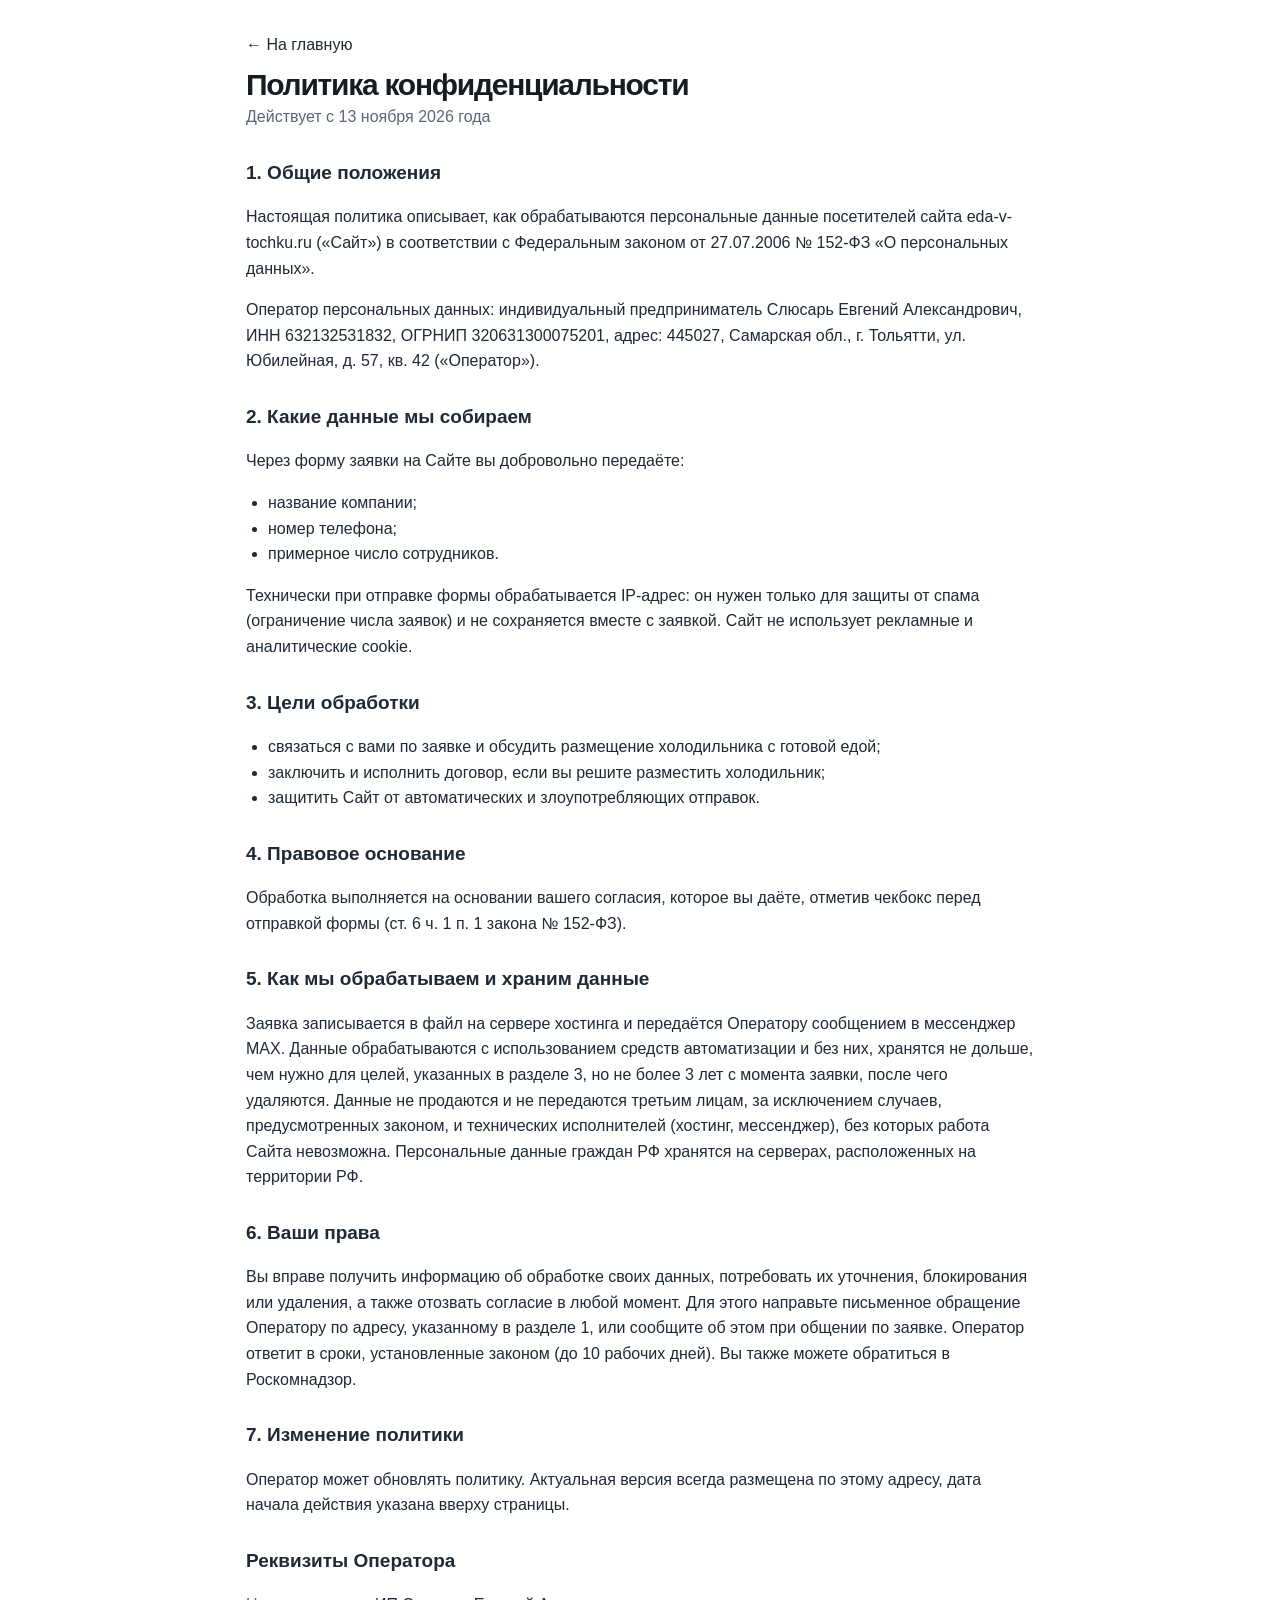
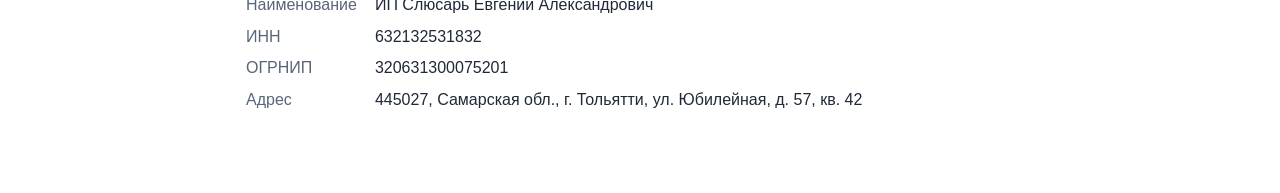
==== privacy.html @ 420a5308 "feat: реквизиты ИП в подвале и страница политики конфиденциальности Co-Authored-By: Claude Sonnet 5." ====
<!doctype html>
<html lang="ru">
<head>
  <meta charset="utf-8">
  <meta name="viewport" content="width=device-width, initial-scale=1">
  <meta name="robots" content="noindex">
  <title>Политика конфиденциальности — Еда в точку</title>
  <link rel="icon" type="image/png" href="favicon.png">
  <link rel="stylesheet" href="landing.css">
</head>
<body class="lp lp-legal">
  <main class="lp-wrap lp-legal-page">
    <a class="lp-legal-back" href="./">← На главную</a>
    <h1>Политика конфиденциальности</h1>
    <p class="lp-legal-date">Действует с 13 ноября 2026 года</p>

    <h2>1. Общие положения</h2>
    <p>Настоящая политика описывает, как обрабатываются персональные данные посетителей сайта eda-v-tochku.ru («Сайт») в соответствии с Федеральным законом от 27.07.2006 № 152-ФЗ «О персональных данных».</p>
    <p>Оператор персональных данных: индивидуальный предприниматель Слюсарь Евгений Александрович, ИНН 632132531832, ОГРНИП 320631300075201, адрес: 445027, Самарская обл., г. Тольятти, ул. Юбилейная, д. 57, кв. 42 («Оператор»).</p>

    <h2>2. Какие данные мы собираем</h2>
    <p>Через форму заявки на Сайте вы добровольно передаёте:</p>
    <ul>
      <li>название компании;</li>
      <li>номер телефона;</li>
      <li>примерное число сотрудников.</li>
    </ul>
    <p>Технически при отправке формы обрабатывается IP-адрес: он нужен только для защиты от спама (ограничение числа заявок) и не сохраняется вместе с заявкой. Сайт не использует рекламные и аналитические cookie.</p>

    <h2>3. Цели обработки</h2>
    <ul>
      <li>связаться с вами по заявке и обсудить размещение холодильника с готовой едой;</li>
      <li>заключить и исполнить договор, если вы решите разместить холодильник;</li>
      <li>защитить Сайт от автоматических и злоупотребляющих отправок.</li>
    </ul>

    <h2>4. Правовое основание</h2>
    <p>Обработка выполняется на основании вашего согласия, которое вы даёте, отметив чекбокс перед отправкой формы (ст. 6 ч. 1 п. 1 закона № 152-ФЗ).</p>

    <h2>5. Как мы обрабатываем и храним данные</h2>
    <p>Заявка записывается в файл на сервере хостинга и передаётся Оператору сообщением в мессенджер MAX. Данные обрабатываются с использованием средств автоматизации и без них, хранятся не дольше, чем нужно для целей, указанных в разделе 3, но не более 3 лет с момента заявки, после чего удаляются. Данные не продаются и не передаются третьим лицам, за исключением случаев, предусмотренных законом, и технических исполнителей (хостинг, мессенджер), без которых работа Сайта невозможна. Персональные данные граждан РФ хранятся на серверах, расположенных на территории РФ.</p>

    <h2>6. Ваши права</h2>
    <p>Вы вправе получить информацию об обработке своих данных, потребовать их уточнения, блокирования или удаления, а также отозвать согласие в любой момент. Для этого направьте письменное обращение Оператору по адресу, указанному в разделе 1, или сообщите об этом при общении по заявке. Оператор ответит в сроки, установленные законом (до 10 рабочих дней). Вы также можете обратиться в Роскомнадзор.</p>

    <h2>7. Изменение политики</h2>
    <p>Оператор может обновлять политику. Актуальная версия всегда размещена по этому адресу, дата начала действия указана вверху страницы.</p>

    <h2>Реквизиты Оператора</h2>
    <dl class="lp-req">
      <dt>Наименование</dt><dd>ИП Слюсарь Евгений Александрович</dd>
      <dt>ИНН</dt><dd>632132531832</dd>
      <dt>ОГРНИП</dt><dd>320631300075201</dd>
      <dt>Адрес</dt><dd>445027, Самарская обл., г. Тольятти, ул. Юбилейная, д. 57, кв. 42</dd>
    </dl>
  </main>
</body>
</html>
---- landing.css ----
/* «Еда в точку» — style v4. One-page responsive orange / white landing. */
:root {
  --lp-orange: #f97316;
  --lp-orange-dark: #ea580c;
  --lp-orange-soft: #fff1e6;
  --lp-ink: #1f2937;
  --lp-ink-deep: #151c24;
  --lp-muted: #596579;
  --lp-line: #e6e6e6;
  --lp-light: #fffaf6;
  --lp-white: #fff;
  --lp-green: #16a34a;
  --lp-radius: 17px;
}
*, *::before, *::after { box-sizing:border-box; }
html { scroll-behavior:smooth; scroll-padding-top:75px; }
body.lp { margin:0; background:var(--lp-white); color:var(--lp-ink); font:400 16px/1.46 -apple-system,BlinkMacSystemFont,"Segoe UI",Roboto,Arial,sans-serif; }
.lp img,.lp svg { display:block; }
.lp svg { width:22px; height:22px; }
.lp img { max-width:100%; }
.lp a { color:inherit; }
.lp button,.lp input { font:inherit; }
.lp-wrap { width:min(100% - 32px, 1120px); margin-inline:auto; }
.lp-skip { position:absolute; left:-9999px; top:10px; z-index:100; background:white; padding:10px; }
.lp-skip:focus { left:10px; }
:where(a,button,input,summary):focus-visible { outline:3px solid #fbbf24; outline-offset:3px; }
.lp-header { position:sticky; top:0; z-index:40; background:rgba(255,255,255,.97); border-bottom:1px solid #eee; backdrop-filter:blur(16px); }
.lp-header-bar { min-height:68px; display:flex; align-items:center; gap:20px; }
.lp-logo { display:inline-flex; align-items:center; gap:11px; flex:0 0 auto; color:var(--lp-ink-deep); text-decoration:none; font-weight:850; font-size:23px; line-height:1.0; letter-spacing:-.045em; }
.lp-logo small { display:block; margin-top:5px; color:var(--lp-muted); font-size:11px; letter-spacing:0; font-weight:600; }
.lp-logo-mark { width:39px; height:43px; flex:0 0 39px; display:grid; place-items:center; background:var(--lp-orange); color:#fff; border-radius:54% 54% 54% 7%; transform:rotate(-45deg); }
.lp-logo-mark svg { transform:rotate(45deg); width:23px; height:23px; }
.lp-nav { display:flex; align-items:center; flex-wrap:wrap; gap:18px; margin-left:auto; }
.lp-nav a { font-size:13px; text-decoration:none; font-weight:650; white-space:nowrap; transition:color .2s; }
.lp-nav a:hover { color:var(--lp-orange-dark); }
.lp-header-right { margin-left:auto; display:flex; align-items:center; gap:16px; }
.lp-city { color:var(--lp-muted); font-size:13px; display:inline-flex; align-items:center; gap:3px; white-space:nowrap; font-weight:650; }
.lp-city svg { color:var(--lp-orange); width:17px; height:17px; }
.lp-btn { border:1px solid var(--lp-orange); color:#fff!important; background:linear-gradient(180deg,#ff8730,var(--lp-orange-dark)); display:inline-flex; align-items:center; justify-content:center; gap:9px; text-decoration:none; border-radius:11px; padding:12px 20px; font-size:15px; font-weight:750; line-height:1.22; cursor:pointer; min-height:46px; box-shadow:0 3px 0 rgba(153,64,12,.08); transition:transform .16s,background .16s,box-shadow .16s; }
.lp-btn svg { width:19px; height:19px; }
.lp-btn:hover { background:linear-gradient(180deg,#f97316,#d84909); transform:translateY(-1px); box-shadow:0 7px 14px rgba(234,88,12,.14); }
.lp-btn-small { min-height:36px; padding:9px 15px; border-radius:9px; font-size:12px; white-space:nowrap; }
.lp-btn-ghost { background:#fff; color:var(--lp-ink)!important; border-color:#b5bcc5; box-shadow:none; }
.lp-btn-ghost:hover { color:var(--lp-orange-dark)!important; border-color:var(--lp-orange); background:#fff; }
.lp-hero { background:linear-gradient(110deg,#fff 5%,#fffaf5 47%,#fbe9dc 100%); border-bottom:1px solid #f7e8dc; }
.lp-hero-grid { min-height:382px; display:grid; grid-template-columns:minmax(0,.89fr) minmax(0,1.11fr); align-items:stretch; gap:12px; }
.lp-hero-copy { padding:44px 6px 35px 0; align-self:center; z-index:1; }
.lp-eyebrow { font-size:12px; font-weight:850; letter-spacing:.07em; text-transform:uppercase; margin:0 0 8px; color:var(--lp-orange-dark); }
h1,h2,h3,p { overflow-wrap:break-word; }
.lp h1 { font-size:clamp(32px,3.9vw,48px); line-height:1.03; max-width:555px; margin:0 0 14px; font-weight:850; letter-spacing:-.042em; color:var(--lp-ink-deep); }
.lp-highlight { display:inline-block; border-radius:10px; color:white; background:var(--lp-orange); padding:0 10px 4px; box-decoration-break:clone; }
.lp-lead { color:#384253; font-size:16px; line-height:1.45; max-width:470px; margin:0 0 20px; }
.lp-actions { display:flex; flex-wrap:wrap; gap:10px; margin-bottom:15px; }
.lp-ticks { display:flex; flex-wrap:wrap; gap:7px 17px; list-style:none; padding:0; margin:0; color:#3f4852; font-size:12px; font-weight:650; }
.lp-ticks li { display:flex; align-items:center; gap:6px; }
.lp-ticks li::before { content:"✓"; color:#fff; background:var(--lp-green); font-size:10px; display:grid; place-items:center; border-radius:50%; height:17px; width:17px; flex:0 0 17px; }
.lp-hero-photo { position:relative; isolation:isolate; min-width:0; display:flex; justify-content:center; align-items:stretch; overflow:hidden; border-radius:0; background:radial-gradient(circle at 60% 60%, #ffd6b6, #fff1e6 60%); }
.lp-hero-photo img { height:100%; width:100%; max-height:385px; object-fit:cover; object-position:center 40%; mix-blend-mode:multiply; }
.lp-photo-flag { position:absolute; bottom:9px; right:9px; background:#fffde9; color:#986108; border:1px solid #f6d58d; border-radius:6px; padding:4px 7px; font-size:10px; }
.lp-perks-section { padding:14px 0 6px; }
.lp-perks { display:grid; grid-template-columns:repeat(5,minmax(0,1fr)); gap:10px; }
.lp-perk { display:flex; align-items:center; gap:11px; min-height:60px; border-radius:15px; background:linear-gradient(135deg,#fff8f1,#ffede0); padding:9px 13px; font-size:13px; font-weight:750; line-height:1.23; }
.lp-perk-icon { width:41px; height:41px; flex:0 0 41px; display:grid; place-items:center; color:var(--lp-orange-dark); border-radius:50%; background:#ffdec4; }
.lp-perk-icon svg { width:24px; height:24px; }
.lp-section { padding:17px 0; }
.lp-section h2,.lp-bottom-cta h2 { margin:0 0 12px; font-size:clamp(23px,2.6vw,30px); color:var(--lp-ink-deep); line-height:1.17; font-weight:850; letter-spacing:-.03em; }
.lp-section-head { display:flex; align-items:end; gap:16px; justify-content:space-between; }
.lp-section-head p { margin:0 0 12px; color:var(--lp-muted); font-size:13px; }
.lp-food-grid { display:grid; grid-template-columns:repeat(7,minmax(0,1fr)); gap:12px; }
.lp-food-tile { min-width:0; }
.lp-photo-slot { border-radius:13px; background:linear-gradient(145deg,#ffdbb7,#fff0e1 60%,#d3e1d7); position:relative; overflow:hidden; display:grid; place-items:center; border:1px solid #f0dfce; }
.lp-photo-slot::after { content:""; position:absolute; inset:0; pointer-events:none; background:linear-gradient(155deg,rgba(255,255,255,.32),transparent 50%); }
.lp-food-photo { aspect-ratio:4/3; }
.lp-food-photo > span { filter:drop-shadow(0 10px 7px #74462944); font-size:clamp(38px,5vw,72px); transform:rotate(-7deg); }
.lp-food-tile h3 { font-size:13px; line-height:1.3; text-align:center; font-weight:750; margin:7px 0 0; }
.lp-how-section { padding:8px 0 15px; }
.lp-steps { counter-reset:steps; margin:0; padding:0; display:grid; grid-template-columns:repeat(4,minmax(0,1fr)); gap:14px; list-style:none; }
.lp-step { min-width:0; display:flex; align-items:start; gap:11px; position:relative; }
.lp-step:not(:last-child)::after { content:"→"; color:var(--lp-orange); font-size:24px; position:absolute; right:2px; top:17px; }
.lp-step-icon { border-radius:50%; background:#fff0e4; color:var(--lp-orange-dark); display:grid; place-items:center; width:56px; height:56px; flex:0 0 56px; }
.lp-step-icon svg { width:30px; height:30px; }
.lp-step-text { min-width:0; padding-right:13px; }
.lp-step-number { background:var(--lp-orange); color:#fff; font-weight:850; border-radius:50%; width:22px; height:22px; display:grid; place-items:center; font-size:12px; margin-bottom:4px; }
.lp-step h3 { font-size:14px; line-height:1.22; font-weight:800; margin:0 0 3px; }
.lp-step p { font-size:12px; color:var(--lp-muted); margin:0; line-height:1.32; }
.lp-placement-section { padding-top:16px; }
.lp-placement-grid { display:grid; grid-template-columns:minmax(0,1fr) 322px; gap:16px; align-items:start; }
.lp-places { display:grid; grid-template-columns:repeat(2,minmax(0,1fr)); gap:12px; }
.lp-place-photo { aspect-ratio:16/9; align-items:end; background:linear-gradient(145deg,#ffe3c8,#d8dfea 58%,#e4f2e4); }
.lp-place:nth-child(2) .lp-place-photo { background:linear-gradient(145deg,#fce2b9,#d8dfe2); }
.lp-place:nth-child(3) .lp-place-photo { background:linear-gradient(145deg,#e9e9f0,#f8d9bb); }
.lp-place:nth-child(4) .lp-place-photo { background:linear-gradient(145deg,#e4e9ed,#fce9db); }
.lp-scene-symbol { position:absolute; top:15px; left:15px; background:#fff; border-radius:12px; display:grid; place-items:center; width:58px; height:58px; color:var(--lp-orange-dark); box-shadow:0 7px 30px #36404d22; }
.lp-scene-symbol svg { width:33px; height:33px; }
.lp-place-caption { width:100%; text-align:left; color:#fff; padding:14px; min-height:76px; background:linear-gradient(to top,rgba(23,30,43,.93),rgba(23,30,43,.70) 65%,transparent); position:relative; z-index:1; }
.lp-place-caption h3 { margin:0 0 3px; font-size:17px; font-weight:800; line-height:1.1; }
.lp-place-caption p { margin:0; font-size:12px; line-height:1.22; }
.lp-lead-panel { scroll-margin-top:85px; background:linear-gradient(155deg,#ff852f,#f97316 30%,#eb5205); color:#fff; padding:20px; border-radius:19px; box-shadow:0 10px 24px rgba(205,76,13,.12); }
.lp-lead-panel-head { margin-bottom:16px; }
.lp-lead-panel-head h2 { color:#fff; margin:0 0 6px; font-size:27px; }
.lp-lead-panel-head p { margin:0; font-size:13px; line-height:1.4; }
.lp-lead-icon { background:#ffffff24; border:1px solid #ffffff50; border-radius:50%; display:grid; place-items:center; height:38px; width:38px; margin-bottom:8px; }
.lp-lead-icon svg { width:22px; height:22px; }
.lp-form { display:grid; gap:9px; }
.lp-form label { min-width:0; display:grid; gap:4px; font-size:12px; font-weight:750; }
.lp-form input:not([type=checkbox]) { width:100%; min-width:0; min-height:41px; color:var(--lp-ink); background:#fff; border:1px solid #ffdfce; border-radius:9px; padding:10px 12px; font-size:14px; }
.lp-form input::placeholder { color:#8190a0; }
.lp-form .lp-check { display:flex; gap:7px; align-items:flex-start; line-height:1.3; font-size:11px; font-weight:500; color:#fff; }
.lp-form .lp-check input { width:16px; height:16px; flex:0 0 16px; margin-top:1px; accent-color:#fff; }
.lp-pending { background:#ffe9c8; color:#9b4e0d; padding:1px 4px; border-radius:4px; }
.lp-form-btn { border:1px solid #fff; background:#e9540b; width:100%; min-height:45px; }
.lp-form-btn:hover { background:#cf4305; }
.lp-form-btn:disabled { opacity:.66; cursor:wait; }
.lp-form-note { font-size:12px; min-height:15px; color:#fff; margin:0; }
.lp-hp { position:absolute; left:-10000px; width:1px; height:1px; overflow:hidden; }
.lp-compare-section { padding-top:8px; }
.lp-compare-grid { display:grid; grid-template-columns:repeat(2,minmax(0,1fr)); gap:14px; }
.lp-compare-card { margin:0; border:1px solid var(--lp-line); border-radius:13px; overflow:hidden; }
.lp-compare-photo { display:grid; place-items:center; aspect-ratio:16/7; background:linear-gradient(145deg,#f0f0f0,#d3d6d9); color:#555; }
.lp-compare-photo span { font-size:60px; filter:grayscale(1); }
.lp-compare-after { background:linear-gradient(145deg,#eaf3eb,#ffe7d3); }
.lp-compare-after span { filter:none; }
.lp-compare-card figcaption { background:#f7f7f7; padding:11px 13px; font-size:13px; font-weight:600; }
.lp-compare-card:last-child figcaption { background:#f0f8ed; }
.lp-compare-card figcaption strong { color:var(--lp-orange-dark); }
.lp-faq-section { padding-top:14px; padding-bottom:22px; }
.lp-faq { display:grid; grid-template-columns:repeat(2,minmax(0,1fr)); gap:9px 14px; }
.lp-faq-item { background:#f7f7f7; border-radius:10px; min-width:0; }
.lp-faq-item summary { list-style:none; display:flex; align-items:center; justify-content:space-between; gap:15px; cursor:pointer; padding:11px 14px; font-size:13px; font-weight:750; }
.lp-faq-item summary::-webkit-details-marker { display:none; }
.lp-faq-mark { color:var(--lp-orange-dark); font-size:23px; line-height:1; font-weight:400; flex:0 0 auto; }
.lp-faq-item[open] .lp-faq-mark { transform:rotate(45deg); }
.lp-faq-item p { margin:0; font-size:13px; color:var(--lp-muted); padding:0 14px 13px; line-height:1.45; }
.lp-bottom-cta { background:#fff3e9; border-block:1px solid #f7dabe; padding:20px 0; }
.lp-bottom-inner { display:flex; align-items:center; justify-content:space-between; gap:18px; }
.lp-bottom-cta h2 { font-size:22px; margin:0 0 5px; }
.lp-bottom-cta p { font-size:13px; color:var(--lp-muted); margin:0; }
.lp-footer { background:#1a2028; color:#f1f1f1; padding:19px 0; }
.lp-footer-row { display:flex; align-items:center; justify-content:space-between; gap:18px; }
.lp-logo-footer { color:#fff; font-size:19px; }
.lp-logo-footer .lp-logo-mark { width:33px; height:37px; flex-basis:33px; }
.lp-logo-footer .lp-logo-mark svg { width:20px; height:20px; }
.lp-logo-footer small { color:#cdd1d7; }
.lp-footer-note { max-width:410px; font-size:12px; color:#b1b8c1; }
.lp-footer-top { color:#f3ae7d!important; font-size:12px; white-space:nowrap; text-decoration:none; }
@media(max-width:1100px) {
 .lp-nav { gap:10px; }
 .lp-nav a { font-size:12px; }
 .lp-header-bar { gap:12px; }
 .lp-perk { gap:7px; padding:8px; }
 .lp-perk-icon { flex-basis:35px; height:35px; width:35px; }
 .lp-placement-grid { grid-template-columns:minmax(0,1fr) 300px; gap:12px; }
}
@media(max-width:900px) {
 .lp-nav { display:none; }
 .lp-logo { font-size:21px; }
 .lp-hero-grid { grid-template-columns:1fr 1fr; }
 .lp-hero-copy { padding-top:28px; padding-bottom:27px; }
 .lp-perks { grid-template-columns:repeat(3,minmax(0,1fr)); }
 .lp-food-grid { grid-template-columns:repeat(4,minmax(0,1fr)); }
 .lp-steps { grid-template-columns:repeat(2,minmax(0,1fr)); }
 .lp-step:not(:last-child)::after { display:none; }
 .lp-placement-grid { grid-template-columns:minmax(0,1fr) 280px; }
 .lp-places { grid-template-columns:1fr; }
 .lp-place-photo { aspect-ratio:16/7; }
}
@media(max-width:650px) {
 html { scroll-padding-top:66px; }
 .lp-header-bar { min-height:59px; }
 .lp-city { display:none; }
 .lp-logo { font-size:19px; }
 .lp-logo-mark { height:35px; width:33px; flex-basis:33px; }
 .lp-logo-mark svg { width:20px; height:20px; }
 .lp-btn-small { padding:8px 10px; font-size:11px; min-height:34px; }
 .lp-hero-grid { grid-template-columns:1fr; gap:0; }
 .lp-hero-copy { padding:22px 0 15px; }
 .lp h1 { font-size:34px; }
 .lp-lead { font-size:14px; max-width:none; margin-bottom:14px; }
 .lp-actions { margin-bottom:12px; }
 .lp-actions .lp-btn { min-height:42px; font-size:13px; padding:10px 12px; }
 .lp-ticks { gap:6px 11px; font-size:11px; }
 .lp-hero-photo { height:220px; margin-inline:-16px; border-radius:0; }
 .lp-hero-photo img { max-height:none; width:100%; object-position:center 44%; }
 .lp-perks-section { padding:11px 0 5px; }
 .lp-perks { grid-template-columns:repeat(2,minmax(0,1fr)); gap:7px; }
 .lp-perk { font-size:11px; min-height:45px; padding:5px 7px; border-radius:10px; }
 .lp-perk-icon { flex:0 0 30px; width:30px; height:30px; }
 .lp-perk-icon svg { width:18px; height:18px; }
 .lp-perk:last-child { grid-column:1/-1; }
 .lp-section { padding:13px 0; }
 .lp-section h2 { font-size:23px; margin-bottom:10px; }
 .lp-section-head { display:block; }
 .lp-section-head p { margin-top:-5px; margin-bottom:11px; }
 .lp-food-grid { grid-template-columns:repeat(2,minmax(0,1fr)); gap:10px; }
 .lp-food-photo > span { font-size:50px; }
 .lp-food-tile h3 { font-size:12px; margin-top:4px; }
 .lp-steps { grid-template-columns:1fr; gap:10px; }
 .lp-step-icon { width:45px; height:45px; flex-basis:45px; }
 .lp-step-icon svg { width:25px; height:25px; }
 .lp-step-text { display:grid; grid-template-columns:20px 1fr; gap:0 5px; }
 .lp-step-number { width:19px; height:19px; margin-top:1px; }
 .lp-step h3 { font-size:14px; padding-top:2px; }
 .lp-step p { grid-column:2; font-size:12px; }
 .lp-placement-grid { grid-template-columns:1fr; }
 .lp-places { grid-template-columns:repeat(2,minmax(0,1fr)); gap:9px; }
 .lp-place-photo { aspect-ratio:4/3; }
 .lp-scene-symbol { height:36px; width:36px; top:8px; left:8px; }
 .lp-scene-symbol svg { width:21px; height:21px; }
 .lp-place-caption { padding:10px; min-height:73px; }
 .lp-place-caption h3 { font-size:14px; }
 .lp-place-caption p { font-size:11px; }
 .lp-lead-panel { padding:15px; border-radius:14px; }
 .lp-lead-panel-head { margin-bottom:12px; }
 .lp-lead-panel-head h2 { font-size:23px; }
 .lp-lead-panel-head p { font-size:12px; }
 .lp-lead-icon { display:none; }
 .lp-form { grid-template-columns:repeat(2,minmax(0,1fr)); gap:8px; }
 .lp-form label:nth-child(3),.lp-form .lp-check,.lp-form-btn,.lp-form-note { grid-column:1/-1; }
 .lp-form input:not([type=checkbox]) { min-height:42px; }
 .lp-compare-grid { gap:10px; }
 .lp-compare-photo { aspect-ratio:4/3; }
 .lp-compare-card figcaption { font-size:11px; padding:8px; }
 .lp-faq { grid-template-columns:1fr; gap:7px; }
 .lp-faq-item summary { font-size:12px; padding:10px 12px; }
 .lp-bottom-inner { align-items:flex-start; flex-direction:column; gap:12px; }
 .lp-bottom-cta h2 { font-size:19px; }
 .lp-footer-row { flex-wrap:wrap; }
 .lp-footer-note { order:3; width:100%; }
}
@media(max-width:390px) {
 .lp h1 { font-size:31px; }
 .lp-logo { font-size:17px; }
 .lp-perk { font-size:10.5px; }
 .lp-places { gap:7px; }
 .lp-place-caption h3 { font-size:13px; }
 .lp-place-caption p { font-size:10px; }
 .lp-form { grid-template-columns:1fr; }
 .lp-form label { grid-column:1/-1; }
}
@media(prefers-reduced-motion:reduce) {
 html { scroll-behavior:auto; }
 .lp-btn { transition:none; }
}


/* Additional image positions required by v4 photo set. */
.lp-fridge-feature { display:grid; grid-template-columns:200px minmax(0,1fr); gap:17px; align-items:center; background:#fff8f2; border:1px solid #fae6d5; padding:11px 14px; border-radius:14px; margin-top:14px; }
.lp-fridge-slot { aspect-ratio:4/3; background:linear-gradient(130deg,#263846,#475a67); border-color:#566c79; }
.lp-fridge-slot span { font-size:56px; filter:drop-shadow(0 9px 6px #0005); }
.lp-fridge-feature h3 { font-weight:850; font-size:18px; margin:0 0 6px; }
.lp-fridge-feature p { font-size:13px; color:var(--lp-muted); margin:0 0 4px; }
.lp-bottom-photo { flex:0 0 132px; width:132px; aspect-ratio:3/2; border-color:#f3cba8; }
.lp-bottom-photo span { font-size:54px; }
@media(max-width:650px) {
 .lp-fridge-feature { grid-template-columns:115px minmax(0,1fr); gap:11px; padding:9px; margin-top:11px; }
 .lp-fridge-slot span { font-size:38px; }
 .lp-fridge-feature h3 { font-size:14px; margin-bottom:3px; }
 .lp-fridge-feature p { font-size:11px; }
 .lp-bottom-photo { display:none; }
}

/* Реквизиты в подвале и страница политики */
.lp-footer-req { max-width:560px; font-size:12px; line-height:1.55; color:#b1b8c1; }
.lp-footer-req b { color:#fff; }
.lp-footer-req a, .lp-form .lp-check a { color:inherit; text-decoration:underline; }
.lp-legal { background:#fff; color:var(--lp-ink); }
.lp-legal-page { max-width:820px; padding:32px 16px 64px; line-height:1.6; }
.lp-legal-page h1 { font-size:30px; margin:12px 0 4px; }
.lp-legal-page h2 { font-size:19px; margin:28px 0 8px; }
.lp-legal-date { color:var(--lp-muted); margin:0 0 8px; }
.lp-legal-back { color:var(--lp-orange-dark); text-decoration:none; }
.lp-legal-page ul { padding-left:22px; }
.lp-req { display:grid; grid-template-columns:max-content 1fr; gap:6px 18px; }
.lp-req dt { color:var(--lp-muted); } .lp-req dd { margin:0; }
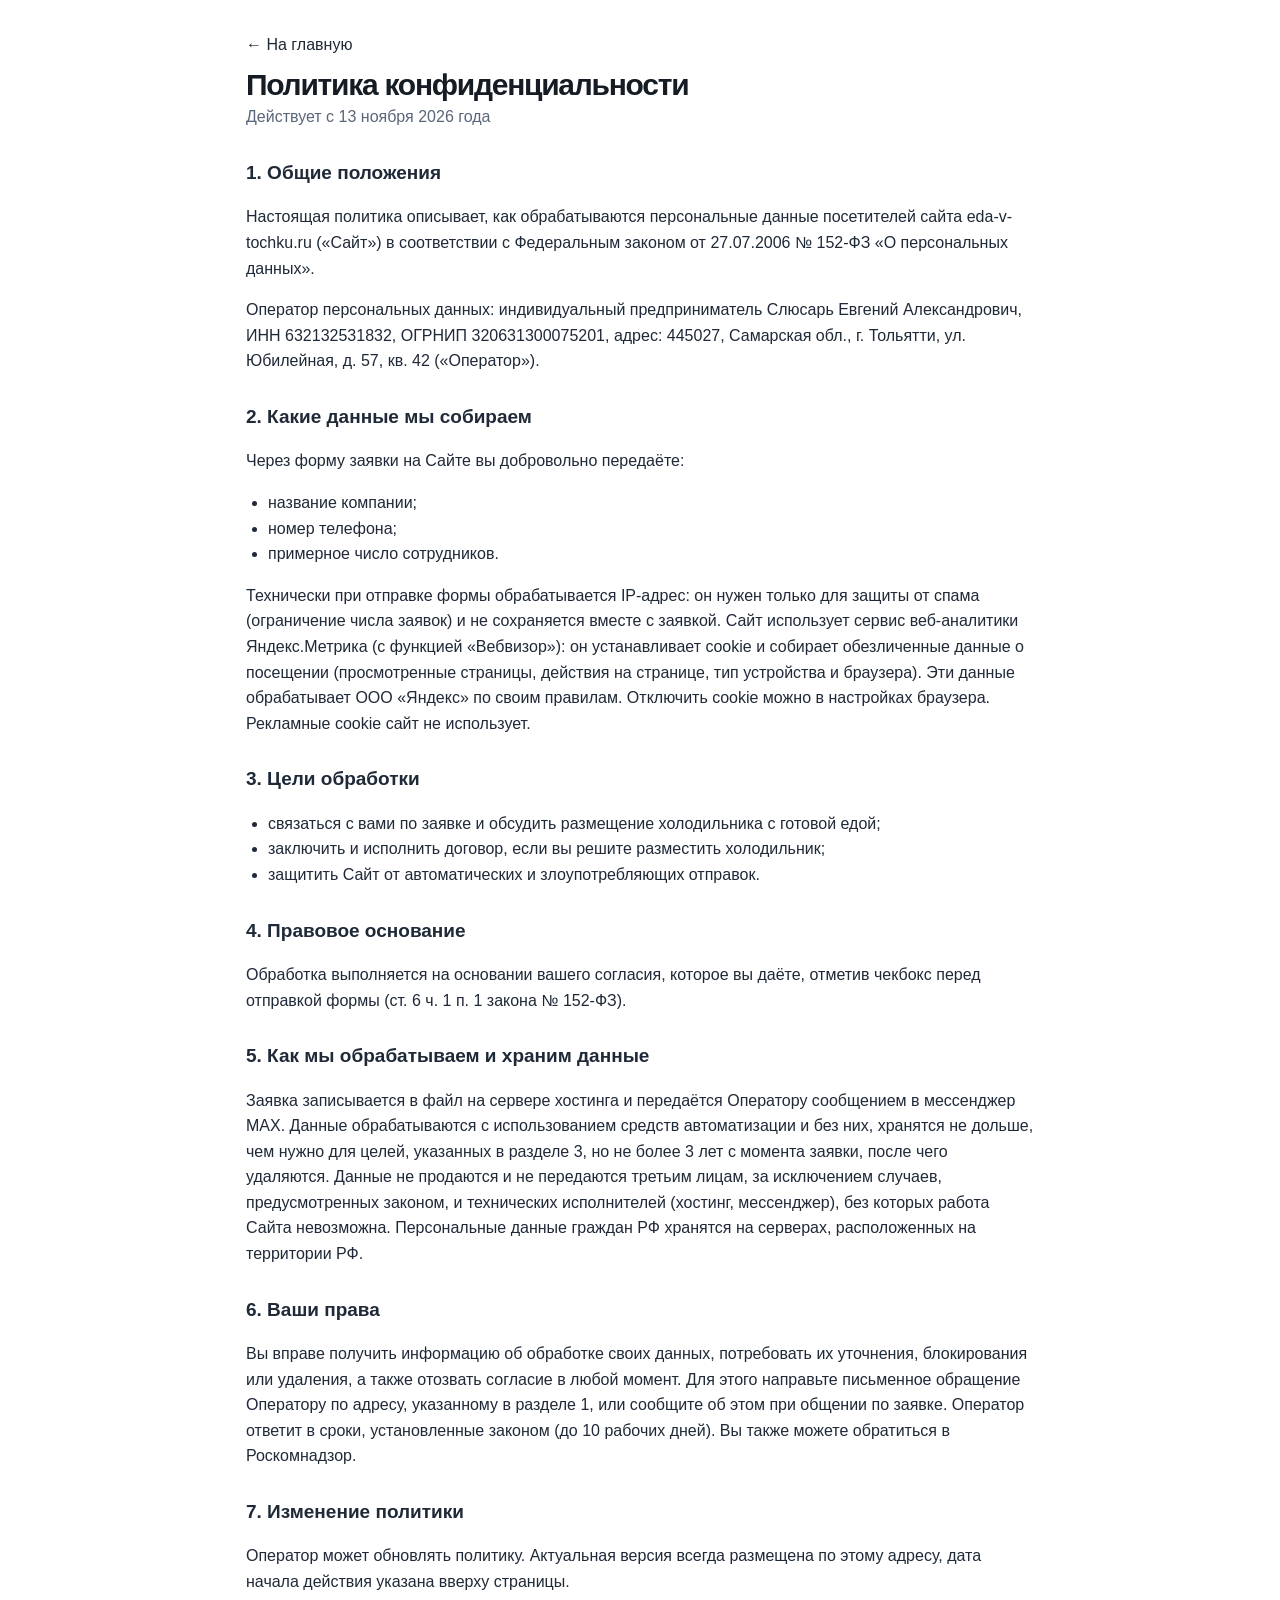
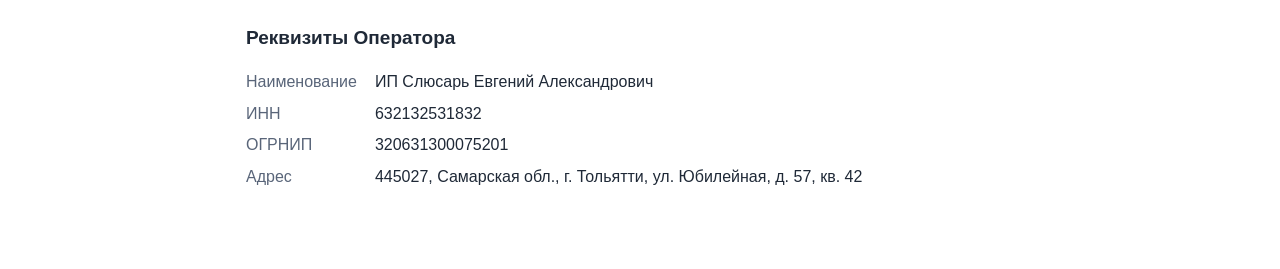
==== commit 677e8300: "Счётчик Яндекс.Метрики, цель lead_sent, правка политики конфиденциальности Co-Authored-By: Claude So" ====
--- a/privacy.html
+++ b/privacy.html
@@ -25,7 +25,7 @@
       <li>номер телефона;</li>
       <li>примерное число сотрудников.</li>
     </ul>
-    <p>Технически при отправке формы обрабатывается IP-адрес: он нужен только для защиты от спама (ограничение числа заявок) и не сохраняется вместе с заявкой. Сайт не использует рекламные и аналитические cookie.</p>
+    <p>Технически при отправке формы обрабатывается IP-адрес: он нужен только для защиты от спама (ограничение числа заявок) и не сохраняется вместе с заявкой. Сайт использует сервис веб-аналитики Яндекс.Метрика (с функцией «Вебвизор»): он устанавливает cookie и собирает обезличенные данные о посещении (просмотренные страницы, действия на странице, тип устройства и браузера). Эти данные обрабатывает ООО «Яндекс» по своим правилам. Отключить cookie можно в настройках браузера. Рекламные cookie сайт не использует.</p>
 
     <h2>3. Цели обработки</h2>
     <ul>
--- a/landing.css
+++ b/landing.css
@@ -54,8 +54,6 @@
 .lp-ticks { display:flex; flex-wrap:wrap; gap:7px 17px; list-style:none; padding:0; margin:0; color:#3f4852; font-size:12px; font-weight:650; }
 .lp-ticks li { display:flex; align-items:center; gap:6px; }
 .lp-ticks li::before { content:"✓"; color:#fff; background:var(--lp-green); font-size:10px; display:grid; place-items:center; border-radius:50%; height:17px; width:17px; flex:0 0 17px; }
-.lp-hero-photo { position:relative; isolation:isolate; min-width:0; display:flex; justify-content:center; align-items:stretch; overflow:hidden; border-radius:0; background:radial-gradient(circle at 60% 60%, #ffd6b6, #fff1e6 60%); }
-.lp-hero-photo img { height:100%; width:100%; max-height:385px; object-fit:cover; object-position:center 40%; mix-blend-mode:multiply; }
 .lp-photo-flag { position:absolute; bottom:9px; right:9px; background:#fffde9; color:#986108; border:1px solid #f6d58d; border-radius:6px; padding:4px 7px; font-size:10px; }
 .lp-perks-section { padding:14px 0 6px; }
 .lp-perks { display:grid; grid-template-columns:repeat(5,minmax(0,1fr)); gap:10px; }
@@ -116,10 +114,8 @@
 .lp-compare-section { padding-top:8px; }
 .lp-compare-grid { display:grid; grid-template-columns:repeat(2,minmax(0,1fr)); gap:14px; }
 .lp-compare-card { margin:0; border:1px solid var(--lp-line); border-radius:13px; overflow:hidden; }
-.lp-compare-photo { display:grid; place-items:center; aspect-ratio:16/7; background:linear-gradient(145deg,#f0f0f0,#d3d6d9); color:#555; }
-.lp-compare-photo span { font-size:60px; filter:grayscale(1); }
-.lp-compare-after { background:linear-gradient(145deg,#eaf3eb,#ffe7d3); }
-.lp-compare-after span { filter:none; }
+.lp-compare-photo { aspect-ratio:4/3; background:#e9e4e0; }
+.lp-compare-photo img { display:block; width:100%; height:100%; object-fit:cover; }
 .lp-compare-card figcaption { background:#f7f7f7; padding:11px 13px; font-size:13px; font-weight:600; }
 .lp-compare-card:last-child figcaption { background:#f0f8ed; }
 .lp-compare-card figcaption strong { color:var(--lp-orange-dark); }
@@ -179,8 +175,6 @@
  .lp-actions { margin-bottom:12px; }
  .lp-actions .lp-btn { min-height:42px; font-size:13px; padding:10px 12px; }
  .lp-ticks { gap:6px 11px; font-size:11px; }
- .lp-hero-photo { height:220px; margin-inline:-16px; border-radius:0; }
- .lp-hero-photo img { max-height:none; width:100%; object-position:center 44%; }
  .lp-perks-section { padding:11px 0 5px; }
  .lp-perks { grid-template-columns:repeat(2,minmax(0,1fr)); gap:7px; }
  .lp-perk { font-size:11px; min-height:45px; padding:5px 7px; border-radius:10px; }
@@ -249,20 +243,18 @@
 .lp-fridge-slot span { font-size:56px; filter:drop-shadow(0 9px 6px #0005); }
 .lp-fridge-feature h3 { font-weight:850; font-size:18px; margin:0 0 6px; }
 .lp-fridge-feature p { font-size:13px; color:var(--lp-muted); margin:0 0 4px; }
-.lp-bottom-photo { flex:0 0 132px; width:132px; aspect-ratio:3/2; border-color:#f3cba8; }
-.lp-bottom-photo span { font-size:54px; }
 @media(max-width:650px) {
  .lp-fridge-feature { grid-template-columns:115px minmax(0,1fr); gap:11px; padding:9px; margin-top:11px; }
  .lp-fridge-slot span { font-size:38px; }
  .lp-fridge-feature h3 { font-size:14px; margin-bottom:3px; }
  .lp-fridge-feature p { font-size:11px; }
- .lp-bottom-photo { display:none; }
 }
 
 /* Реквизиты в подвале и страница политики */
 .lp-footer-req { max-width:560px; font-size:12px; line-height:1.55; color:#b1b8c1; }
 .lp-footer-req b { color:#fff; }
-.lp-footer-req a, .lp-form .lp-check a { color:inherit; text-decoration:underline; }
+.lp-footer-req a { color:inherit; text-decoration:underline; }
+.lp-form .lp-check a { color:#fff; font-weight:700; text-decoration:underline; text-underline-offset:2px; }
 .lp-legal { background:#fff; color:var(--lp-ink); }
 .lp-legal-page { max-width:820px; padding:32px 16px 64px; line-height:1.6; }
 .lp-legal-page h1 { font-size:30px; margin:12px 0 4px; }
@@ -272,3 +264,136 @@
 .lp-legal-page ul { padding-left:22px; }
 .lp-req { display:grid; grid-template-columns:max-content 1fr; gap:6px 18px; }
 .lp-req dt { color:var(--lp-muted); } .lp-req dd { margin:0; }
+
+/* Шапка: один цельный широкий кадр на всю ширину, текст лежит прямо на размытой левой части фотографии */
+@media(min-width:901px) {
+  .lp-hero { position:relative; overflow:hidden; }
+  .lp-hero-grid { position:static; min-height:520px; grid-template-columns:minmax(0,1fr); }
+  .lp-hero-copy { position:relative; z-index:2; max-width:520px; }
+  .lp h1 { max-width:500px; }
+}
+
+/* Слайдер шапки: размытый нейтральный фон на всю ширину, стрелки и точки */
+.lp-slides { display:grid; }
+.lp-slider { position:relative; }
+.lp-slide { grid-area:1/1; position:relative; isolation:isolate; overflow:hidden; opacity:0; visibility:hidden; transition:opacity .45s ease, visibility .45s; }
+.lp-slide.is-active { opacity:1; visibility:visible; }
+.lp-arrow { position:absolute; top:50%; transform:translateY(-50%); z-index:3; width:40px; height:40px; display:grid; place-items:center; border:0; border-radius:4px; background:#fff; color:var(--lp-ink-deep); box-shadow:0 2px 10px rgba(31,41,55,.18); cursor:pointer; }
+.lp-arrow svg { width:20px; height:20px; }
+.lp-arrow:hover { color:var(--lp-orange-dark); }
+.lp-arrow-prev { left:20px; } .lp-arrow-next { right:20px; }
+.lp-dots { position:absolute; left:0; right:0; bottom:14px; z-index:3; display:flex; justify-content:center; gap:10px; }
+.lp-dots button { width:10px; height:10px; padding:0; border:0; border-radius:50%; background:#fff; box-shadow:0 0 0 1px rgba(31,41,55,.25); cursor:pointer; }
+.lp-dots button[aria-selected="true"] { background:var(--lp-orange); box-shadow:none; }
+@media(min-width:901px) {
+}
+@media(max-width:900px) {
+  .lp-arrow { top:auto; bottom:8px; transform:none; width:34px; height:34px; }
+  .lp-arrow-prev { left:12px; } .lp-arrow-next { right:12px; }
+  .lp-dots { bottom:20px; }
+}
+
+.lp-slide .lp-hero-grid { z-index:3; }
+
+.lp-slide-img { position:absolute; inset:0; z-index:0; width:100%; height:100%; object-fit:cover; object-position:center 45%; }
+@media(max-width:900px) {
+  .lp-slide { display:flex; flex-direction:column; }
+  .lp-slide-img { position:relative; inset:auto; order:2; height:320px; object-position:82% 45%; }
+}
+@media(min-width:901px) {
+  .lp-hero-copy { text-shadow:0 0 18px rgba(255,255,255,.95), 0 0 6px rgba(255,255,255,.8); }
+  .lp-hero-copy .lp-btn, .lp-hero-copy .lp-highlight { text-shadow:none; }
+  .lp-hero-copy .lp-eyebrow { color:#c2410c; }
+}
+
+.lp-ticks .lp-tick-wide { flex-basis:100%; }
+@media(min-width:901px) { .lp-hero-copy .lp-ticks { color:#1f2937; font-weight:750; } .lp-hero-copy .lp-lead { color:#1f2937; } }
+
+/* Читаемость текста на фото и воздух вокруг «в точку» */
+.lp-highlight { padding:2px 12px 9px; }
+@media(min-width:901px) {
+  .lp-hero-copy .lp-lead, .lp-hero-copy .lp-ticks { text-shadow:0 0 6px #fff, 0 0 12px #fff, 0 0 22px rgba(255,255,255,.95), 0 0 36px rgba(255,255,255,.85); }
+  .lp-hero-copy .lp-lead { font-weight:550; }
+}
+@media(max-width:650px) { .lp-lead br { display:none; } }
+
+.lp-fridge-slot img { display:block; width:100%; height:100%; object-fit:cover; }
+@media(min-width:901px) {
+  .lp-fridge-feature { grid-template-columns:minmax(0,520px) minmax(0,1fr); gap:32px; padding:16px 20px; }
+  .lp-fridge-feature h3 { font-size:24px; margin-bottom:10px; }
+  .lp-fridge-feature p { font-size:15px; margin-bottom:8px; }
+}
+@media(max-width:650px) {
+  .lp-fridge-feature { grid-template-columns:1fr; gap:10px; }
+  .lp-fridge-feature h3 { font-size:16px; }
+  .lp-fridge-feature p { font-size:12px; }
+}
+
+.lp-logo img { display:block; height:44px; width:auto; }
+.lp-logo-footer img { height:40px; }
+@media(max-width:650px) { .lp-logo img { height:36px; } .lp-logo-footer img { height:34px; } }
+.lp-logo img { height:54px; }
+@media(max-width:650px) { .lp-logo img { height:42px; } }
+@media(min-width:901px) {
+  .lp-hero-grid { min-height:clamp(540px,33vw,700px); }
+  .lp-slide-img { object-position:75% 20%; }
+}
+@media(max-width:900px) { .lp-slide-img { object-position:100% 40%; } }
+
+/* Узкие ноутбуки и планшеты (901–1200 px): текст над картинкой, как на телефоне, чтобы заголовок не перекрывал людей */
+@media(min-width:901px) and (max-width:1200px) {
+  .lp-slide { display:flex; flex-direction:column; }
+  .lp-hero-grid { min-height:0; }
+  .lp-hero-copy { padding:36px 0 28px; max-width:none; text-shadow:none; }
+  .lp-slide-img { position:relative; inset:auto; order:2; height:380px; object-position:100% 35%; }
+  .lp-arrow { top:auto; bottom:12px; transform:none; width:36px; height:36px; }
+  .lp-dots { bottom:22px; }
+}
+
+.lp-food-photo img { display:block; width:100%; height:100%; object-fit:cover; }
+
+.lp-place-photo img { position:absolute; inset:0; width:100%; height:100%; object-fit:cover; object-position:center 0%; }
+.lp-place-photo { aspect-ratio:3/2; }
+
+/* Блок «Что внутри холодильника»: компактнее, фото 3:2 как в карточке «Офис» */
+.lp-fridge-slot { aspect-ratio:3/2; }
+.lp-fridge-slot img { object-position:center 0%; }
+@media(min-width:901px) { .lp-fridge-feature { grid-template-columns:minmax(0,400px) minmax(0,1fr); gap:32px; padding:14px 18px; } }
+
+/* Нижний блок с заявкой: фото справа, плавный переход в цвет стены слева */
+.lp-bottom-cta { background:#e9e3e2; padding:0; overflow:hidden; }
+.lp-bottom-inner { display:grid; grid-template-columns:minmax(0,1fr) minmax(0,58%); grid-template-rows:1fr auto 1fr; column-gap:0; align-items:stretch; }
+.lp-bottom-photo { grid-column:2; grid-row:1 / -1; display:block; width:100%; height:100%; max-height:420px; object-fit:cover; object-position:right bottom; -webkit-mask-image:linear-gradient(to right,transparent,#000 28%,#000 93%,transparent); mask-image:linear-gradient(to right,transparent,#000 28%,#000 93%,transparent); }
+.lp-bottom-inner > div { grid-column:1; grid-row:2; padding:20px 0 14px; }
+.lp-bottom-inner > .lp-btn { grid-column:1; grid-row:3; align-self:start; justify-self:start; }
+.lp-bottom-cta h2 { font-size:clamp(22px,2.4vw,30px); margin:0 0 8px; }
+.lp-bottom-cta p { font-size:15px; }
+@media(max-width:650px) {
+ .lp-bottom-inner { grid-template-columns:minmax(0,1fr); grid-template-rows:auto; }
+ .lp-bottom-inner > div,.lp-bottom-inner > .lp-btn,.lp-bottom-photo { grid-column:1; grid-row:auto; }
+ .lp-bottom-inner > div { padding:22px 0 12px; }
+ .lp-bottom-inner > .lp-btn { margin-bottom:0; }
+ .lp-bottom-photo { order:3; margin-top:14px; max-height:none; height:auto; aspect-ratio:3/2; -webkit-mask-image:linear-gradient(to bottom,transparent,#000 22%); mask-image:linear-gradient(to bottom,transparent,#000 22%); }
+}
+
+/* Один слайд: стрелки и точки не нужны */
+.lp-slider.is-single .lp-arrow,.lp-slider.is-single .lp-dots { display:none; }
+
+/* Кнопка под «Было и стало» */
+.lp-compare-cta { margin:18px 0 0; text-align:center; }
+
+/* Сообщения формы на оранжевой панели: белая плашка, читается лучше белого на оранжевом */
+.lp-form-note { font-size:13px; }
+.lp-form-note.is-error,.lp-form-note.is-ok { padding:7px 10px; border-radius:9px; background:#fff; font-weight:700; }
+.lp-form-note.is-error { color:#b42318; }
+.lp-form-note.is-ok { color:#166534; }
+.lp-form .lp-check { font-size:12px; }
+
+/* Закреплённая кнопка на телефоне: видна, пока на экране нет ни шапки, ни формы, ни нижнего блока */
+.lp-sticky-cta { display:none; }
+@media(max-width:650px) {
+  .lp-sticky-cta { display:block; position:fixed; left:12px; right:12px; bottom:12px; z-index:20; padding:14px 18px; border-radius:12px; background:linear-gradient(180deg,#ff8a3d,#ea580c); color:#fff!important; font-weight:800; font-size:15px; text-align:center; text-decoration:none; box-shadow:0 8px 22px rgba(205,76,13,.38); transform:translateY(140%); transition:transform .25s ease; pointer-events:none; }
+  .lp-sticky-cta.is-shown { transform:none; pointer-events:auto; }
+  .lp-footer { padding-bottom:78px; }
+}
+@media(prefers-reduced-motion:reduce) { .lp-sticky-cta { transition:none; } }
